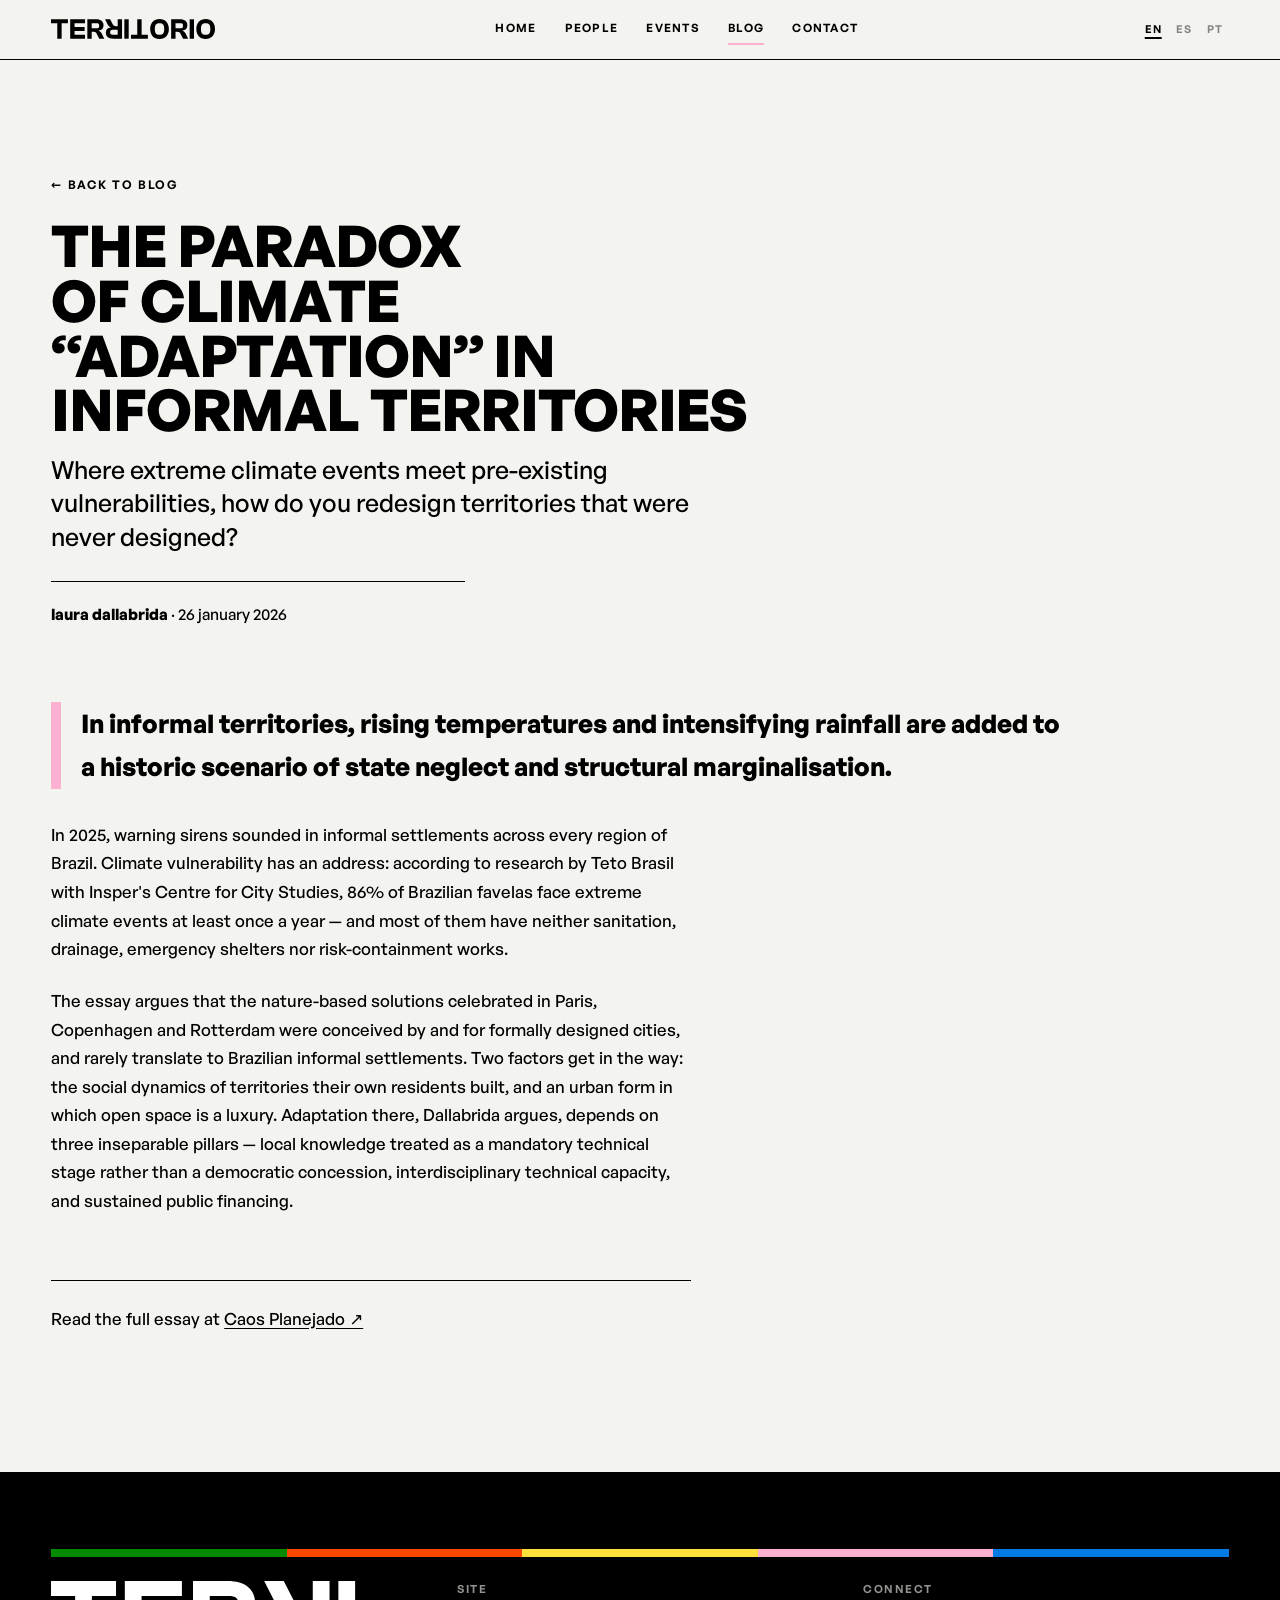
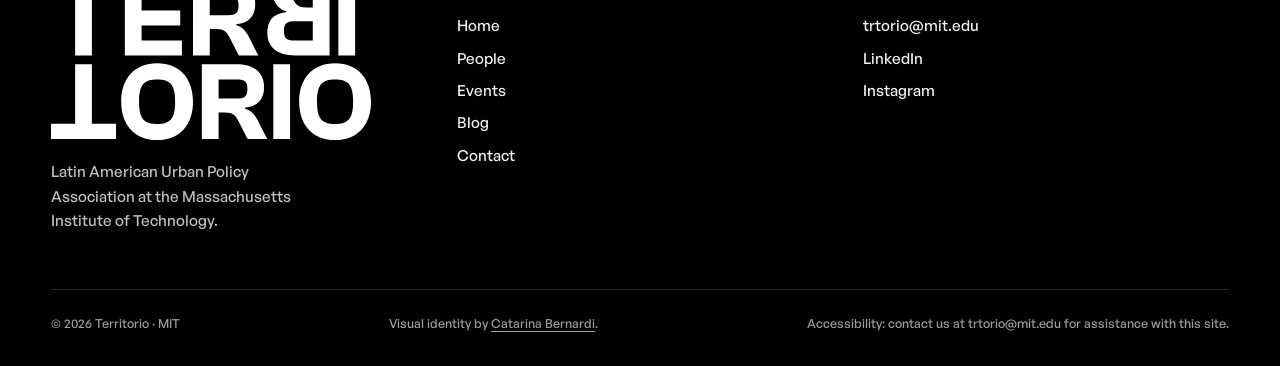
==== article-adaptacao-climatica.html @ 74a96938 "Add files via upload" ====
<!DOCTYPE html>
<html lang="en">
<head>
<meta charset="utf-8"/>
<meta content="width=device-width, initial-scale=1" name="viewport"/>
<title data-i18n="art.title">The paradox of climate adaptation · Territorio</title>
<meta content="Where extreme climate events meet pre-existing vulnerabilities, how do you redesign territories that were never designed? An essay by Laura Dallabrida." data-i18n="art.meta" data-i18n-attr="content" name="description"/>
<link href="assets/logo/icon.svg" rel="icon"/>
<link href="assets/css/site.css" rel="stylesheet"/>
<style>:root{--accent:var(--pink)}</style>
</head>
<body>
<a class="skip" data-i18n="common.001" href="#main">Skip to content</a>
<header class="site-header">
<a aria-label="Territorio, home" class="brand" href="index.html"><img alt="Territorio" class="mark-word" src="assets/logo/wordmark.svg"/><img alt="Territorio" class="mark-icon" src="assets/logo/icon.svg"/></a>
<nav aria-label="Main" class="main">
<a data-i18n="common.002" href="index.html">Home</a>
<a data-i18n="common.003" href="people.html">People</a>
<a data-i18n="common.004" href="events.html">Events</a>
<a aria-current="page" data-i18n="common.005" href="blog.html">Blog</a>
<a data-i18n="common.006" href="contact.html">Contact</a>
</nav>
<div aria-label="Language" class="langs" role="group"><button aria-pressed="true" data-lang-btn="en" type="button">EN</button><button aria-pressed="false" data-lang-btn="es" type="button">ES</button><button aria-pressed="false" data-lang-btn="pt" type="button">PT</button></div></header>

<main id="main">
<article class="article">

<section class="wrap" style="padding-bottom:clamp(1.5rem,3vw,2.5rem)">
<p class="eyebrow"><a data-i18n="art.031" href="blog.html" style="text-decoration:none">← Back to blog</a></p>
<h1 class="article__title" data-i18n="art.001">The paradox of climate “adaptation” in informal territories</h1>
<p class="article__standfirst" data-i18n="art.002">Where extreme climate events meet pre-existing vulnerabilities, how do you redesign territories that were never designed?</p>
<p class="article__byline">
<strong data-i18n="art.003">Laura Dallabrida</strong>
<span aria-hidden="true"> · </span><span data-i18n="art.004">26 January 2026</span>
</p>
</section>

<section class="wrap article__body" style="padding-top:0">

<!-- TODO Laura: paste the full text of the essay in here, one <p data-i18n="art.0NN"> per
     paragraph, and add the matching es/pt strings to assets/js/content.js.
     Keeping only the opening and a link out until you've confirmed republication
     with Caos Planejado. -->

<p class="article__lead" data-i18n="art.006">In informal territories, rising temperatures and intensifying rainfall are added to a historic scenario of state neglect and structural marginalisation.</p>

<p data-i18n="art.005">In 2025, warning sirens sounded in informal settlements across every region of Brazil. Climate vulnerability has an address: according to research by Teto Brasil with Insper's Centre for City Studies, 86% of Brazilian favelas face extreme climate events at least once a year — and most of them have neither sanitation, drainage, emergency shelters nor risk-containment works.</p>

<p data-i18n="art.032">The essay argues that the nature-based solutions celebrated in Paris, Copenhagen and Rotterdam were conceived by and for formally designed cities, and rarely translate to Brazilian informal settlements. Two factors get in the way: the social dynamics of territories their own residents built, and an urban form in which open space is a luxury. Adaptation there, Dallabrida argues, depends on three inseparable pillars — local knowledge treated as a mandatory technical stage rather than a democratic concession, interdisciplinary technical capacity, and sustained public financing.</p>

<p class="article__source" data-i18n="art.030">Read the full essay at <a href="https://caosplanejado.com/o-paradoxo-da-adaptacao-climatica-em-territorios-informais/" rel="noopener">Caos Planejado ↗</a></p>

</section>
</article>
</main>

<footer class="site-footer">
<div aria-hidden="true" class="colorbar">
<span style="background:var(--green)"></span><span style="background:var(--orange)"></span><span style="background:var(--yellow)"></span><span style="background:var(--pink)"></span><span style="background:var(--blue)"></span>
</div>
<div class="footer-grid">
<div>
<div class="mark"><img alt="Territorio" src="assets/logo/stacked.svg" style="filter:invert(1)"/></div>
<p data-i18n="common.007" style="font-size:.95rem;max-width:30ch;opacity:.8">Latin American Urban Policy Association at the Massachusetts Institute of Technology.</p>
</div>
<div><p class="footer-h" data-i18n="common.008">Site</p>
<ul class="footer-list"><li><a data-i18n="common.002" href="index.html">Home</a></li><li><a data-i18n="common.003" href="people.html">People</a></li><li><a data-i18n="common.004" href="events.html">Events</a></li><li><a data-i18n="common.005" href="blog.html">Blog</a></li><li><a data-i18n="common.006" href="contact.html">Contact</a></li></ul>
</div>
<div><p class="footer-h" data-i18n="common.009">Connect</p>
<ul class="footer-list"><li><a data-i18n="common.010" href="mailto:trtorio@mit.edu">trtorio@mit.edu</a></li><li><a data-i18n="common.011" href="https://www.linkedin.com/company/territorio-mit" rel="noopener">LinkedIn</a></li><li><a data-i18n="common.012" href="https://www.instagram.com/territoriomit/" rel="noopener">Instagram</a></li></ul>
</div>
</div>
<div class="footer-legal">
<span>© <span data-i18n="common.013" id="yr">2026</span> Territorio · MIT</span><span data-i18n="common.018">Visual identity by <a href="https://www.figma.com/proto/mM1cHq479jdKp7asJm2lib/Catarina-Bernardi-s-Portfolio-2026?node-id=1-2&amp;viewport=45%2C179%2C0.09&amp;t=VkKezmYG2s2Oac7M-1&amp;scaling=contain&amp;content-scaling=fixed&amp;page-id=0%3A1" rel="noopener" style="text-decoration:underline;text-underline-offset:3px">Catarina Bernardi</a>.</span>
<span data-i18n="common.014">Accessibility: contact us at trtorio@mit.edu for assistance with this site.</span>
</div>
</footer>
<script>document.getElementById('yr').textContent=new Date().getFullYear();</script>
<script src="assets/js/content.js"></script><script src="assets/js/i18n.js"></script></body>
</html>
---- assets/css/site.css ----
/* General Sans — self-hosted (ITF Free Font License).
   Font files live in assets/fonts/. No external font request is made. */
@font-face{font-family:"General Sans";src:url("../fonts/GeneralSans-Regular.woff2") format("woff2");font-weight:400;font-style:normal;font-display:swap;}
@font-face{font-family:"General Sans";src:url("../fonts/GeneralSans-Italic.woff2") format("woff2");font-weight:400;font-style:italic;font-display:swap;}
@font-face{font-family:"General Sans";src:url("../fonts/GeneralSans-Medium.woff2") format("woff2");font-weight:500;font-style:normal;font-display:swap;}
@font-face{font-family:"General Sans";src:url("../fonts/GeneralSans-Semibold.woff2") format("woff2");font-weight:600;font-style:normal;font-display:swap;}
@font-face{font-family:"General Sans";src:url("../fonts/GeneralSans-Bold.woff2") format("woff2");font-weight:700;font-style:normal;font-display:swap;}


/* ============================================================
   TERRITORIO — Latin American Urban Policy Association at MIT
   Brand system: General Sans / block-shape geometry / color field
   ============================================================ */

:root{
  --green:#038A00;
  --orange:#FB4601;
  --yellow:#FDE03C;
  --pink:#FDB0D0;
  --blue:#0279E3;
  --paper:#F3F4EF;
  --ink:#000000;

  --accent:var(--blue);
  --on-accent:#fff;

  --gut: clamp(1.25rem, 4vw, 4.5rem);
  --rule: 1.5px solid var(--ink);

  --font: "General Sans", system-ui, -apple-system, "Segoe UI", Roboto, Helvetica, Arial, sans-serif;
}

*,*::before,*::after{box-sizing:border-box;}
html{-webkit-text-size-adjust:100%;scroll-behavior:smooth;}
body{
  margin:0;
  background:var(--paper);
  color:var(--ink);
  font-family:var(--font);
  font-weight:500;
  font-size:clamp(1rem,.95rem + .2vw,1.125rem);
  line-height:1.6;
  -webkit-font-smoothing:antialiased;
  overflow-x:hidden;
}
img,svg{max-width:100%;display:block;}
a{color:inherit;}

/* ---------- type ---------- */
.display{
  font-weight:700;
  text-transform:uppercase;
  font-size:clamp(2.75rem,10.5vw,9rem);
  line-height:.86;
  letter-spacing:-.025em;
  margin:0;
}
h2.section-title{
  font-weight:700;
  text-transform:uppercase;
  font-size:clamp(1.9rem,5.2vw,4.25rem);
  line-height:.92;
  letter-spacing:-.02em;
  margin:0 0 .6em;
  max-width:18ch;
  text-wrap:balance;
}
h3{
  font-weight:700;
  text-transform:uppercase;
  font-size:clamp(1.15rem,2vw,1.6rem);
  line-height:1.05;
  letter-spacing:-.01em;
  margin:0 0 .5rem;
}
.subtitle{
  text-transform:lowercase;
  font-weight:500;
  font-size:clamp(1.05rem,2.4vw,1.9rem);
  line-height:1.15;
  letter-spacing:-.01em;
  margin:0;
}
.eyebrow{
  text-transform:uppercase;
  font-weight:600;
  font-size:.75rem;
  letter-spacing:.14em;
  margin:0 0 1.5rem;
}
p{margin:0 0 1.15em;}
p:last-child{margin-bottom:0;}
.lede{font-size:clamp(1.15rem,1.9vw,1.5rem);line-height:1.45;letter-spacing:-.005em;}
.measure{max-width:62ch;}
strong{font-weight:700;}

/* ---------- layout ---------- */
.wrap{padding-inline:var(--gut);}
section{padding-block:clamp(3.5rem,9vw,8rem);}
.rule-top{border-top:var(--rule);}

/* ---------- header ---------- */
.site-header{
  position:sticky;top:0;z-index:50;
  background:var(--paper);
  border-bottom:var(--rule);
  display:flex;align-items:center;justify-content:space-between;
  gap:1rem;
  padding:.85rem var(--gut);
}
.site-header .brand{display:flex;align-items:center;gap:.75rem;text-decoration:none;flex-shrink:0;}
.site-header .brand svg,.site-header .brand img{height:20px;width:auto;}
nav.main{display:flex;gap:clamp(.9rem,2.2vw,2rem);align-items:center;min-width:0;}

/* ---------- language switcher ---------- */
.langs{display:flex;align-items:center;gap:.15rem;flex-shrink:0;}
.langs button{
  font:inherit;font-weight:600;font-size:.68rem;letter-spacing:.09em;
  padding:.3rem .38rem;background:transparent;border:none;cursor:pointer;
  color:inherit;opacity:.45;line-height:1;
}
.langs button:hover{opacity:1;}
.langs button[aria-pressed="true"]{opacity:1;text-decoration:underline;text-underline-offset:4px;text-decoration-thickness:2px;}
nav.main a{
  text-decoration:none;text-transform:uppercase;font-weight:600;
  font-size:.72rem;letter-spacing:.11em;padding-block:.35rem;
  border-bottom:2px solid transparent;white-space:nowrap;
}
nav.main a:hover{border-bottom-color:var(--ink);}
nav.main a[aria-current="page"]{border-bottom-color:var(--accent);}

/* ---------- block shapes (traced from the brand map assets) ---------- */
.shape{background:var(--accent);width:100%;aspect-ratio:1/1;}
.shape--a{clip-path:polygon(99.97% 99.95%,29.54% 99.95%,0% 21.53%,65.99% 0%,92.1% 36.89%);}
.shape--b{clip-path:polygon(24.48% 98.43%,13.18% 75.36%,6.63% 25.55%,9.44% 14.43%,32.62% 1.5%,41.25% 9.6%,60.67% 18.82%,90.06% 31.18%,86.43% 49.95%,83.15% 73.24%,79.67% 89.79%);}
.shape--c{clip-path:polygon(80.42% 94.85%,27.56% 94.85%,13.67% 75.57%,22.03% 36.21%,18.04% 33.85%,19.89% 14.38%,25.42% 14.36%,25.45% 9.87%,55.77% 14.33%,55.85% 21.06%,59.21% 23.61%,62.61% 5.08%,80.43% 6.38%);}

/* ---------- hero (brand layout system: title TL / shape centre / subtitle BR) ---------- */
.hero{
  position:relative;
  min-height:calc(100svh - 56px);
  display:flex;
  flex-direction:column;
  justify-content:flex-end;
  padding:clamp(.75rem,1.8vw,1.5rem) var(--gut) clamp(2rem,4vw,3.5rem);
  overflow:hidden;
}
/* the wordmark drifts inside the hero box and bounces off its edges */
.hero__mark{
  position:absolute;
  top:0;left:0;
  width:clamp(220px,44vw,560px);
  z-index:2;
  will-change:transform;
  pointer-events:none;
}
.hero__mark svg,.hero__mark img{width:100%;height:auto;}
.hero__shape{
  position:absolute;
  inset:0;
  display:grid;place-items:center;
  pointer-events:none;
  z-index:0;
}
.hero__shape .shape{width:clamp(230px,34vw,460px);}
.hero__foot{position:relative;z-index:2;}
.hero__foot{
  display:flex;flex-wrap:wrap;align-items:flex-end;justify-content:space-between;
  gap:1.25rem;
}
.hero__foot .subtitle{margin-left:auto;text-align:right;max-width:22ch;}

/* ---------- color-field sections ---------- */
.field{background:var(--accent);color:var(--on-accent);}
.field--ink{color:var(--ink);}
.field .eyebrow{opacity:.75;}

/* ---------- grids ---------- */
.two{
  display:grid;
  grid-template-columns:repeat(auto-fit,minmax(min(100%,22rem),1fr));
  gap:clamp(2rem,5vw,5rem);
  align-items:start;
}
.two--sticky > :first-child{position:sticky;top:5rem;}

/* ---------- stat ---------- */
.stat{font-weight:700;font-size:clamp(4rem,15vw,12rem);line-height:.8;letter-spacing:-.04em;margin:0;}
.stat-note{text-transform:lowercase;font-size:clamp(1rem,1.6vw,1.3rem);max-width:24ch;margin-top:1rem;}

/* ---------- pillar cards ---------- */
.pillars{
  display:grid;
  grid-template-columns:repeat(auto-fit,minmax(min(100%,10.5rem),1fr));
  gap:clamp(1.75rem,2.8vw,2.5rem);
}
.pillar{padding:0;}
.pillar__bar{height:10px;margin-bottom:1.1rem;}
.pillar p{font-size:1rem;}

/* ---------- people ---------- */
.people{display:grid;grid-template-columns:repeat(auto-fit,minmax(min(100%,15rem),1fr));gap:clamp(1.5rem,3vw,2.5rem);}
.person{display:flex;flex-direction:column;}
.person__img{width:100%;height:auto;aspect-ratio:4/5;object-fit:cover;margin-bottom:1rem;}
.person__role{text-transform:lowercase;font-size:.95rem;line-height:1.3;margin:.15rem 0 0;}
.person__meta{
  display:flex;flex-wrap:wrap;align-items:center;gap:.5rem .75rem;
  margin-top:.7rem;
}
.person__flag{
  display:inline-block;padding:.22rem .55rem;
  font-size:.66rem;font-weight:600;letter-spacing:.12em;text-transform:uppercase;
  background:var(--ink);color:var(--paper);
}
.person__link{
  display:inline-block;
  font-size:.68rem;font-weight:600;letter-spacing:.09em;text-transform:uppercase;
  text-decoration:none;border-bottom:1.5px solid currentColor;padding-bottom:1px;
  white-space:nowrap;
}
.person__link:hover{color:var(--accent);}
.bio{border-top:var(--rule);padding-block:clamp(2rem,4vw,3rem);}
.bio__link{margin-left:auto;text-decoration:none;}
.bio__link:hover{background:var(--ink);color:var(--paper);border-color:var(--ink);}
.bio__head{display:flex;flex-wrap:wrap;gap:.5rem 1rem;align-items:baseline;margin-bottom:1.25rem;}
.bio__head h3{margin:0;}
.bio__meta{text-transform:lowercase;font-size:.95rem;}

/* ---------- events / posts ---------- */
.card-list{border-top:var(--rule);}
.card{
  display:grid;grid-template-columns:minmax(0,7rem) 1fr auto;
  gap:clamp(1rem,3vw,2.5rem);align-items:start;
  padding-block:clamp(1.5rem,3vw,2.25rem);
  border-bottom:var(--rule);
  text-decoration:none;
}
a.card:hover{background:var(--ink);color:var(--paper);}
a.card:hover .tag{background:var(--paper);color:var(--ink);}
.card__date{text-transform:uppercase;font-size:.72rem;font-weight:600;letter-spacing:.11em;padding-top:.35rem;}
.card__body h3{margin-bottom:.35rem;}
.card__body p{font-size:.98rem;max-width:60ch;margin:0;}
.card__with{text-transform:lowercase;font-size:1.05rem;margin:0 0 .5rem;}
.tag{
  display:inline-block;padding:.25rem .6rem;
  font-size:.66rem;font-weight:600;letter-spacing:.12em;text-transform:uppercase;
  border:1.5px solid currentColor;white-space:nowrap;
}
.tag--filled{background:var(--accent);border-color:var(--accent);color:#fff;}

/* ---------- poster (event visual, per brand layout system) ---------- */
.poster{
  aspect-ratio:1/1;position:relative;overflow:hidden;
  padding:clamp(1rem,2.2vw,1.75rem);
  display:flex;flex-direction:column;justify-content:space-between;
  background:var(--accent);
}
.poster__shape{position:absolute;inset:22% 10% 22% 12%;z-index:0;}
.poster > *{position:relative;z-index:1;}
.poster h3{font-size:clamp(1rem,2.4vw,1.7rem);}
.poster__meta{text-transform:lowercase;font-size:clamp(.8rem,1.4vw,1rem);text-align:right;line-height:1.25;}

/* ---------- events: click a row to open its description ---------- */
.event-list{border-top:var(--rule);}
.event{border-bottom:var(--rule);}
.event__h{margin:0;font-size:inherit;font-weight:inherit;}
.event__head{
  display:grid;
  grid-template-columns:minmax(0,13rem) 1fr auto auto;
  gap:clamp(1rem,3vw,2.5rem);
  align-items:center;
  width:100%;
  padding:clamp(1.35rem,2.6vw,2rem) 0;
  background:none;border:none;text-align:left;color:inherit;font:inherit;
  cursor:pointer;
}
.event__head:hover .event__title{text-decoration:underline;text-underline-offset:4px;}
.event__date{
  text-transform:uppercase;font-size:.72rem;font-weight:600;letter-spacing:.11em;
}
.event__title{
  font-weight:700;text-transform:uppercase;letter-spacing:-.01em;line-height:1.05;
  font-size:clamp(1.1rem,1.9vw,1.55rem);
}
.event__mark{
  position:relative;width:16px;height:16px;flex-shrink:0;
}
.event__mark::before,.event__mark::after{
  content:"";position:absolute;background:currentColor;
  left:0;top:7px;width:16px;height:2px;
}
.event__mark::after{transform:rotate(90deg);transition:transform .18s ease;}
.event.is-open .event__mark::after{transform:rotate(0deg);}
.event__body{padding-bottom:clamp(2rem,4vw,3rem);}

@media (max-width:720px){
  .event__head{grid-template-columns:1fr auto;gap:.5rem .75rem;align-items:start;}
  .event__date{grid-column:1/-1;}
  .event__title{grid-column:1;}
  .event__head .tag{grid-column:1;justify-self:start;margin-top:.35rem;}
  .event__mark{grid-column:2;grid-row:2;align-self:start;margin-top:.35rem;}
}


/* a quieter section heading, for secondary blocks */
h2.section-title--sm{
  font-size:clamp(1.35rem,2.6vw,2.1rem);
  max-width:22ch;
}

/* blog card: byline and source line */
.card__author{
  text-transform:lowercase;font-size:.95rem;margin:0 0 .45rem;
}
.card__source{
  font-size:.8rem;font-weight:600;letter-spacing:.04em;
  text-transform:uppercase;margin:.7rem 0 0;opacity:.65;
}
a.card:hover .card__source{opacity:1;}


/* ---------- long-form article ---------- */
.article__title{
  font-weight:700;text-transform:uppercase;
  font-size:clamp(1.9rem,4.6vw,3.6rem);line-height:.95;letter-spacing:-.02em;
  margin:0 0 1rem;max-width:20ch;text-wrap:balance;
}
.article__standfirst{
  font-size:clamp(1.1rem,2vw,1.55rem);line-height:1.35;
  max-width:46ch;margin:0 0 1.75rem;
}
.article__byline{
  text-transform:lowercase;font-size:.98rem;margin:0;
  padding-top:1.25rem;border-top:var(--rule);max-width:46ch;
}
.article__body{max-width:none;}
.article__body > p,.article__body > ol{max-width:64ch;font-size:1.05rem;line-height:1.7;}
.article__body > p{margin:0 0 1.4em;}
.article__lead{
  font-weight:700;font-size:clamp(1.15rem,2.1vw,1.6rem) !important;
  line-height:1.3;border-left:10px solid var(--accent);
  padding-left:1.25rem;margin:2.25rem 0 2rem !important;
}
.article__h{
  font-weight:700;text-transform:uppercase;
  font-size:clamp(1.2rem,2.2vw,1.75rem);line-height:1.1;letter-spacing:-.01em;
  margin:2.75rem 0 1rem;max-width:26ch;
}
.article__list{padding-left:1.3rem;margin:0 0 1.4em;}
.article__list li{margin-bottom:.8em;}
.article__source{
  margin-top:clamp(2.5rem,5vw,4rem) !important;padding-top:1.5rem;border-top:var(--rule);
  font-size:.95rem;
}
.article__source a{text-decoration:underline;text-underline-offset:3px;}

/* ---------- filters ---------- */
.filters{display:flex;flex-wrap:wrap;gap:.5rem;margin-bottom:2.5rem;}
.filters button{
  font:inherit;font-weight:600;font-size:.72rem;letter-spacing:.12em;text-transform:uppercase;
  padding:.5rem .9rem;background:transparent;border:1.5px solid var(--ink);
  cursor:pointer;color:inherit;
}
.filters button[aria-pressed="true"]{background:var(--ink);color:var(--paper);}

/* ---------- contact ---------- */
.contact-grid{display:grid;grid-template-columns:repeat(auto-fit,minmax(min(100%,16rem),1fr));gap:0;border-top:var(--rule);}
.contact-cell{
  padding:clamp(2rem,4vw,3.25rem) clamp(1.25rem,2.5vw,2.25rem);
  border-bottom:var(--rule);border-right:var(--rule);
  text-decoration:none;display:flex;flex-direction:column;justify-content:space-between;
  min-height:clamp(11rem,20vw,15rem);
}
.contact-cell:last-child{border-right:none;}
.contact-cell:hover{background:var(--ink);color:var(--paper);}
.contact-cell__val{font-weight:700;font-size:clamp(1.05rem,2.2vw,1.6rem);letter-spacing:-.01em;word-break:break-word;margin-top:2rem;}

/* ---------- footer ---------- */
.site-footer{background:var(--ink);color:var(--paper);padding:clamp(3rem,6vw,5rem) var(--gut) 2rem;}
.site-footer a{text-decoration:none;}
.site-footer a:hover{text-decoration:underline;}
.footer-grid{display:grid;grid-template-columns:repeat(auto-fit,minmax(min(100%,13rem),1fr));gap:2.5rem;margin-bottom:3.5rem;}
.site-footer .mark{max-width:320px;margin-bottom:1.25rem;}
.site-footer .mark svg path,.site-footer .mark img{fill:var(--paper);}
.footer-h{text-transform:uppercase;font-size:.7rem;font-weight:600;letter-spacing:.14em;margin:0 0 1rem;opacity:.6;}
.footer-list{list-style:none;margin:0;padding:0;display:grid;gap:.5rem;font-size:.95rem;}
.colorbar{display:flex;height:8px;margin-bottom:1.5rem;}
.colorbar span{flex:1;}
.footer-legal{display:flex;flex-wrap:wrap;gap:.5rem 2rem;justify-content:space-between;font-size:.78rem;opacity:.65;border-top:1px solid rgba(243,244,239,.25);padding-top:1.5rem;}

/* ---------- utility ---------- */
.skip{position:absolute;left:-9999px;}
.skip:focus{left:var(--gut);top:.5rem;z-index:100;background:var(--ink);color:var(--paper);padding:.6rem 1rem;}
:focus-visible{outline:3px solid var(--accent);outline-offset:3px;}
.hidden{display:none !important;}

/* header: swap to the icon mark and tighten nav on narrow screens */
.site-header .brand .mark-icon{display:none;height:22px;}
@media (max-width:960px){
  .site-header{padding-inline:clamp(.75rem,3vw,1.5rem);gap:.5rem;}
  .site-header .brand .mark-word{display:none;}
  .site-header .brand .mark-icon{display:block;}
  nav.main{
    flex:1 1 auto;
    gap:clamp(.55rem,2.6vw,1rem);
    overflow-x:auto;
    scrollbar-width:none;
    -ms-overflow-style:none;
    margin-inline:-.25rem;padding-inline:.25rem;
    /* fade the right edge so the clipped item reads as "scroll me" */
    -webkit-mask-image:linear-gradient(to right,#000 calc(100% - 1.5rem),transparent 100%);
            mask-image:linear-gradient(to right,#000 calc(100% - 1.5rem),transparent 100%);
  }
  .langs button{padding:.3rem .22rem;font-size:.62rem;letter-spacing:.05em;}
  nav.main::-webkit-scrollbar{display:none;}
  nav.main a{font-size:.66rem;letter-spacing:.07em;}
}

@media (max-width:640px){
  .card{grid-template-columns:1fr;gap:.75rem;}
  .card__date{padding-top:0;}
  .hero__foot .subtitle{margin-left:0;text-align:left;}
  .pillar{border-right:none;}
  .contact-cell{border-right:none;}
}
@media (prefers-reduced-motion:reduce){
  html{scroll-behavior:auto;}
  *{transition:none !important;animation:none !important;}
}
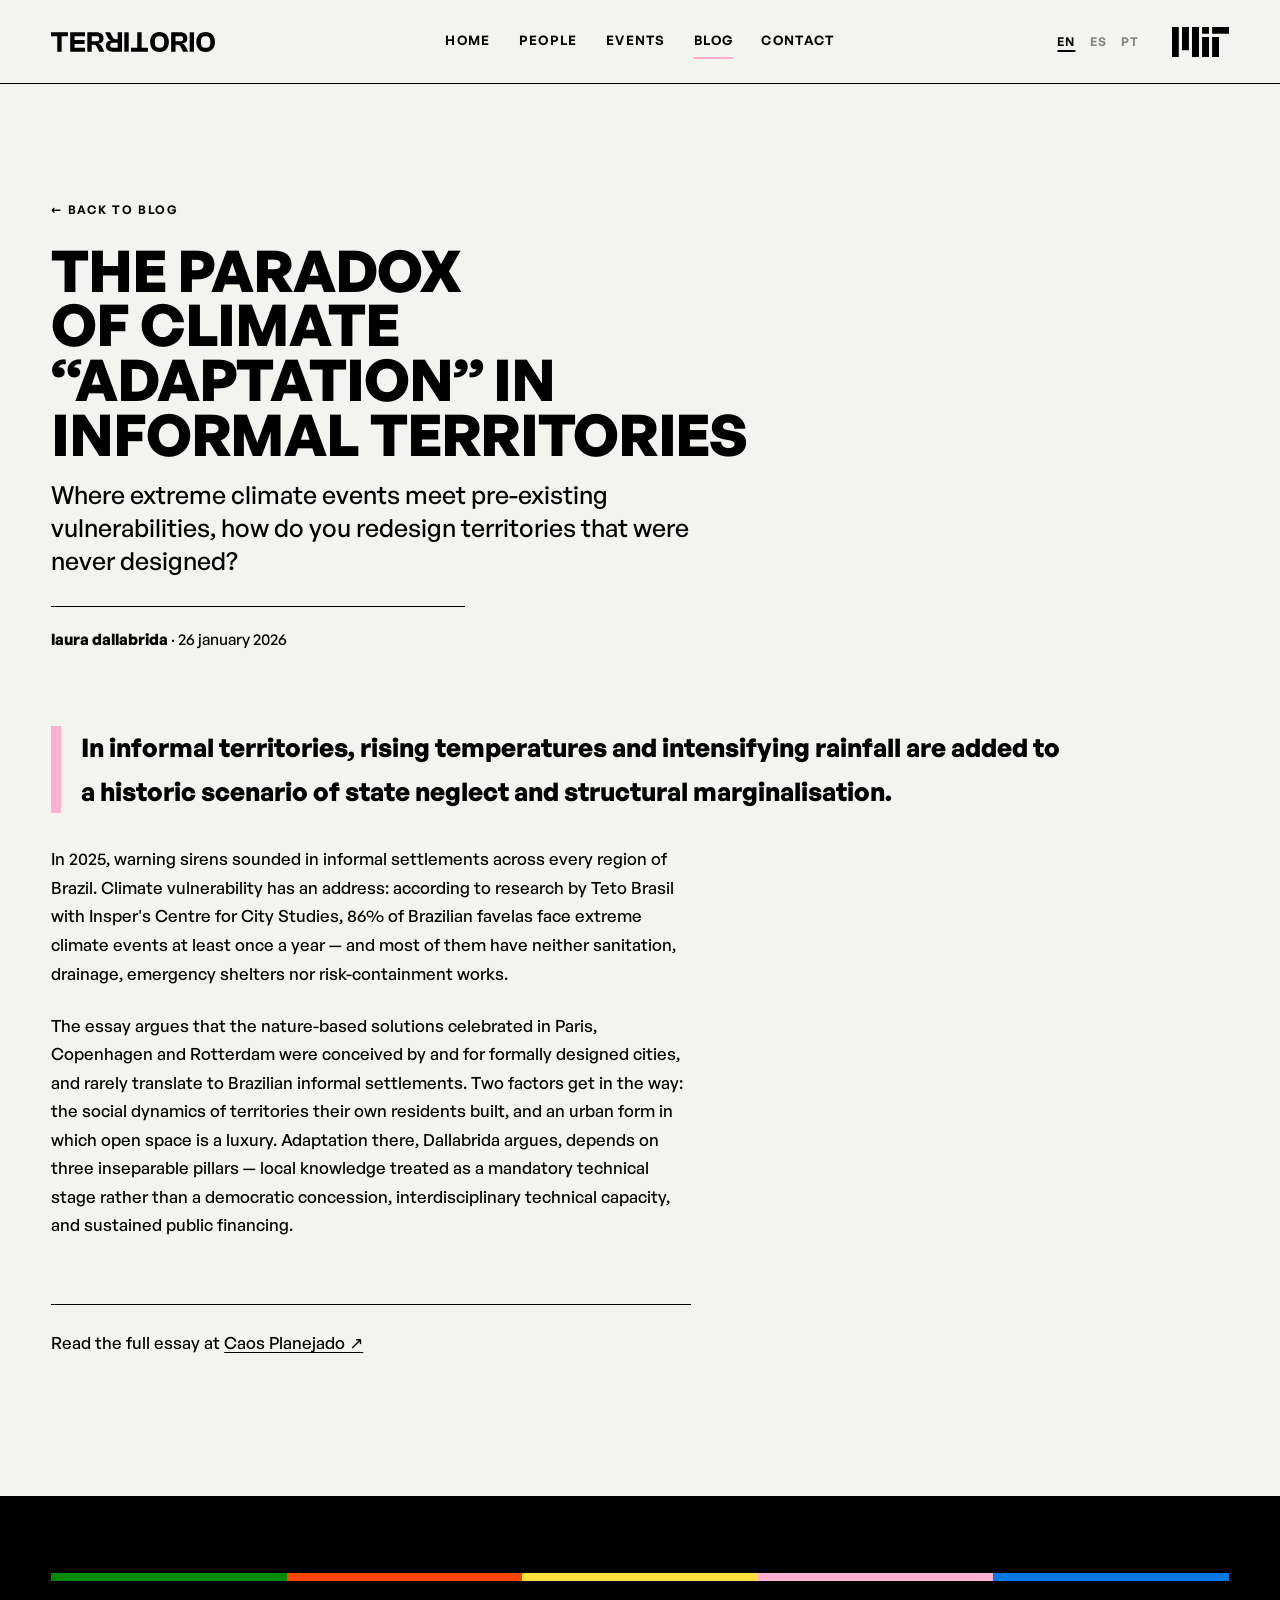
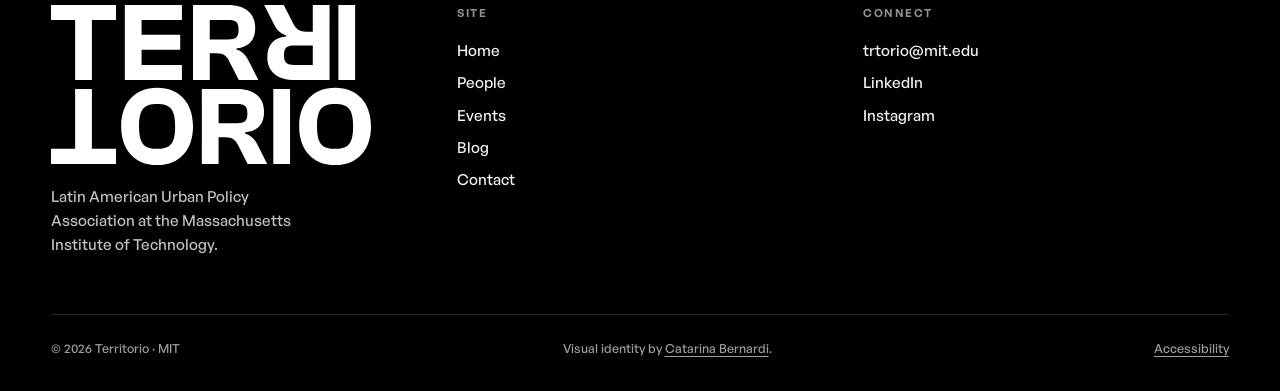
==== commit 181fac9d: "Add files via upload" ====
--- a/article-adaptacao-climatica.html
+++ b/article-adaptacao-climatica.html
@@ -1,4 +1,5 @@
 <!DOCTYPE html>
+
 <html lang="en">
 <head>
 <meta charset="utf-8"/>
@@ -20,11 +21,9 @@
 <a aria-current="page" data-i18n="common.005" href="blog.html">Blog</a>
 <a data-i18n="common.006" href="contact.html">Contact</a>
 </nav>
-<div aria-label="Language" class="langs" role="group"><button aria-pressed="true" data-lang-btn="en" type="button">EN</button><button aria-pressed="false" data-lang-btn="es" type="button">ES</button><button aria-pressed="false" data-lang-btn="pt" type="button">PT</button></div></header>
-
+<div aria-label="Language" class="langs" role="group"><button aria-pressed="true" data-lang-btn="en" type="button">EN</button><button aria-pressed="false" data-lang-btn="es" type="button">ES</button><button aria-pressed="false" data-lang-btn="pt" type="button">PT</button></div><a aria-label="Massachusetts Institute of Technology" class="mit-logo" href="https://www.mit.edu/" rel="noopener"><img alt="MIT" height="1440" src="assets/logo/mit.png" width="2720"/></a></header>
 <main id="main">
 <article class="article">
-
 <section class="wrap" style="padding-bottom:clamp(1.5rem,3vw,2.5rem)">
 <p class="eyebrow"><a data-i18n="art.031" href="blog.html" style="text-decoration:none">← Back to blog</a></p>
 <h1 class="article__title" data-i18n="art.001">The paradox of climate “adaptation” in informal territories</h1>
@@ -34,26 +33,18 @@
 <span aria-hidden="true"> · </span><span data-i18n="art.004">26 January 2026</span>
 </p>
 </section>
-
 <section class="wrap article__body" style="padding-top:0">
-
 <!-- TODO Laura: paste the full text of the essay in here, one <p data-i18n="art.0NN"> per
      paragraph, and add the matching es/pt strings to assets/js/content.js.
      Keeping only the opening and a link out until you've confirmed republication
      with Caos Planejado. -->
-
 <p class="article__lead" data-i18n="art.006">In informal territories, rising temperatures and intensifying rainfall are added to a historic scenario of state neglect and structural marginalisation.</p>
-
 <p data-i18n="art.005">In 2025, warning sirens sounded in informal settlements across every region of Brazil. Climate vulnerability has an address: according to research by Teto Brasil with Insper's Centre for City Studies, 86% of Brazilian favelas face extreme climate events at least once a year — and most of them have neither sanitation, drainage, emergency shelters nor risk-containment works.</p>
-
 <p data-i18n="art.032">The essay argues that the nature-based solutions celebrated in Paris, Copenhagen and Rotterdam were conceived by and for formally designed cities, and rarely translate to Brazilian informal settlements. Two factors get in the way: the social dynamics of territories their own residents built, and an urban form in which open space is a luxury. Adaptation there, Dallabrida argues, depends on three inseparable pillars — local knowledge treated as a mandatory technical stage rather than a democratic concession, interdisciplinary technical capacity, and sustained public financing.</p>
-
 <p class="article__source" data-i18n="art.030">Read the full essay at <a href="https://caosplanejado.com/o-paradoxo-da-adaptacao-climatica-em-territorios-informais/" rel="noopener">Caos Planejado ↗</a></p>
-
 </section>
 </article>
 </main>
-
 <footer class="site-footer">
 <div aria-hidden="true" class="colorbar">
 <span style="background:var(--green)"></span><span style="background:var(--orange)"></span><span style="background:var(--yellow)"></span><span style="background:var(--pink)"></span><span style="background:var(--blue)"></span>
@@ -72,7 +63,7 @@
 </div>
 <div class="footer-legal">
 <span>© <span data-i18n="common.013" id="yr">2026</span> Territorio · MIT</span><span data-i18n="common.018">Visual identity by <a href="https://www.figma.com/proto/mM1cHq479jdKp7asJm2lib/Catarina-Bernardi-s-Portfolio-2026?node-id=1-2&amp;viewport=45%2C179%2C0.09&amp;t=VkKezmYG2s2Oac7M-1&amp;scaling=contain&amp;content-scaling=fixed&amp;page-id=0%3A1" rel="noopener" style="text-decoration:underline;text-underline-offset:3px">Catarina Bernardi</a>.</span>
-<span data-i18n="common.014">Accessibility: contact us at trtorio@mit.edu for assistance with this site.</span>
+<span data-i18n="common.014"><a href="https://accessibility.mit.edu/" rel="noopener">Accessibility</a></span>
 </div>
 </footer>
 <script>document.getElementById('yr').textContent=new Date().getFullYear();</script>
--- a/assets/css/site.css
+++ b/assets/css/site.css
@@ -104,18 +104,26 @@
   position:sticky;top:0;z-index:50;
   background:var(--paper);
   border-bottom:var(--rule);
-  display:flex;align-items:center;justify-content:space-between;
+  position:relative;
+  display:flex;align-items:center;
   gap:1rem;
-  padding:.85rem var(--gut);
+  padding:calc(30px * 1.8889 * 0.4706) var(--gut);
 }
 .site-header .brand{display:flex;align-items:center;gap:.75rem;text-decoration:none;flex-shrink:0;}
 .site-header .brand svg,.site-header .brand img{height:20px;width:auto;}
 nav.main{display:flex;gap:clamp(.9rem,2.2vw,2rem);align-items:center;min-width:0;}
+/* above the mobile breakpoint the page links sit centred in the header, and the
+   language switcher tucks up against the MIT mark at its clear-space distance */
+@media (min-width:961px){
+  nav.main{position:absolute;left:50%;transform:translateX(-50%);}
+  .site-header{gap:0;}                 /* the mark's own clear space sets the spacing */
+  .langs{margin-left:auto;}
+}
 
 /* ---------- language switcher ---------- */
 .langs{display:flex;align-items:center;gap:.15rem;flex-shrink:0;}
 .langs button{
-  font:inherit;font-weight:600;font-size:.68rem;letter-spacing:.09em;
+  font:inherit;font-weight:600;font-size:.76rem;letter-spacing:.08em;
   padding:.3rem .38rem;background:transparent;border:none;cursor:pointer;
   color:inherit;opacity:.45;line-height:1;
 }
@@ -123,11 +131,24 @@
 .langs button[aria-pressed="true"]{opacity:1;text-decoration:underline;text-underline-offset:4px;text-decoration-thickness:2px;}
 nav.main a{
   text-decoration:none;text-transform:uppercase;font-weight:600;
-  font-size:.72rem;letter-spacing:.11em;padding-block:.35rem;
+  font-size:.82rem;letter-spacing:.1em;padding-block:.35rem;
   border-bottom:2px solid transparent;white-space:nowrap;
 }
 nav.main a:hover{border-bottom-color:var(--ink);}
 nav.main a[aria-current="page"]{border-bottom-color:var(--accent);}
+
+
+/* ---------- MIT logo, top right of every page ----------
+   Clear space per brand.mit.edu = the width of the M, which is 47.06% of the
+   logo's width. Logo height is kept above the 30px digital minimum. */
+.mit-logo{
+  --mit-h:30px;
+  --mit-clear:calc(var(--mit-h) * 1.8889 * 0.4706);   /* width of the M */
+  flex-shrink:0;
+  display:block;
+  margin-left:var(--mit-clear);
+}
+.mit-logo img{height:var(--mit-h);width:auto;}
 
 /* ---------- block shapes (traced from the brand map assets) ---------- */
 .shape{background:var(--accent);width:100%;aspect-ratio:1/1;}
@@ -387,6 +408,7 @@
 .colorbar{display:flex;height:8px;margin-bottom:1.5rem;}
 .colorbar span{flex:1;}
 .footer-legal{display:flex;flex-wrap:wrap;gap:.5rem 2rem;justify-content:space-between;font-size:.78rem;opacity:.65;border-top:1px solid rgba(243,244,239,.25);padding-top:1.5rem;}
+.footer-legal a{text-decoration:underline;text-underline-offset:3px;}
 
 /* ---------- utility ---------- */
 .skip{position:absolute;left:-9999px;}
@@ -397,23 +419,30 @@
 /* header: swap to the icon mark and tighten nav on narrow screens */
 .site-header .brand .mark-icon{display:none;height:22px;}
 @media (max-width:960px){
-  .site-header{padding-inline:clamp(.75rem,3vw,1.5rem);gap:.5rem;}
+  .site-header{
+    padding-inline:clamp(.9rem,3vw,1.5rem);
+    gap:calc(30px * 1.8889 * 0.4706);   /* MIT clear space between items */
+    flex-wrap:nowrap;
+  }
   .site-header .brand .mark-word{display:none;}
   .site-header .brand .mark-icon{display:block;}
+  .mit-logo{margin-left:0;order:0;}
   nav.main{
+    position:static;transform:none;
     flex:1 1 auto;
-    gap:clamp(.55rem,2.6vw,1rem);
+    min-width:0;                        /* lets the nav shrink instead of pushing the mark */
+    gap:clamp(.5rem,2.4vw,1rem);
     overflow-x:auto;
     scrollbar-width:none;
     -ms-overflow-style:none;
     margin-inline:-.25rem;padding-inline:.25rem;
-    /* fade the right edge so the clipped item reads as "scroll me" */
-    -webkit-mask-image:linear-gradient(to right,#000 calc(100% - 1.5rem),transparent 100%);
-            mask-image:linear-gradient(to right,#000 calc(100% - 1.5rem),transparent 100%);
+    -webkit-mask-image:linear-gradient(to right,#000 calc(100% - 1.25rem),transparent 100%);
+            mask-image:linear-gradient(to right,#000 calc(100% - 1.25rem),transparent 100%);
   }
-  .langs button{padding:.3rem .22rem;font-size:.62rem;letter-spacing:.05em;}
   nav.main::-webkit-scrollbar{display:none;}
-  nav.main a{font-size:.66rem;letter-spacing:.07em;}
+  nav.main a{font-size:.72rem;letter-spacing:.06em;}
+  .langs{margin-left:0;}
+  .langs button{padding:.3rem .24rem;font-size:.68rem;letter-spacing:.04em;}
 }
 
 @media (max-width:640px){
